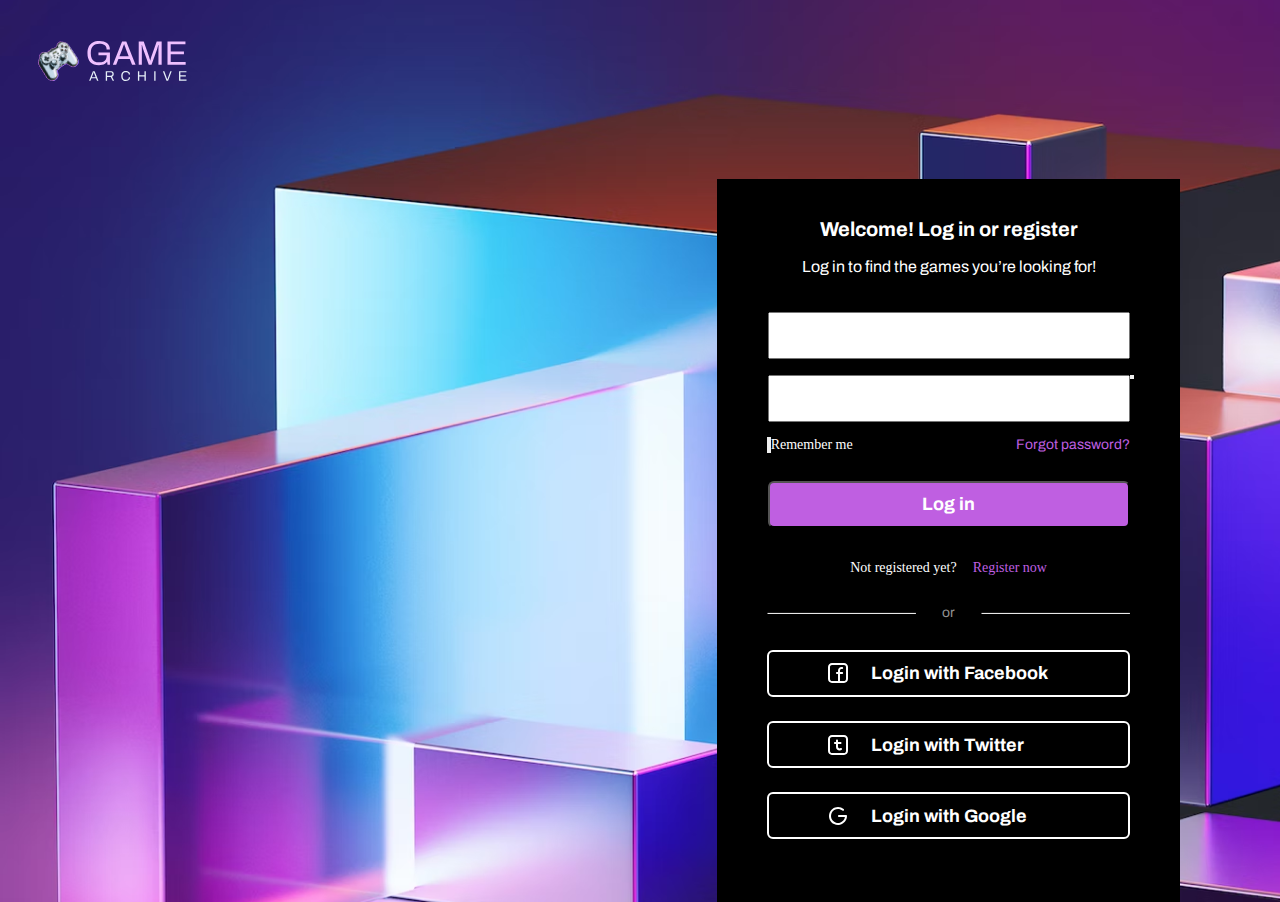
==== login.html @ 9f4e3ff2 "feat: login page unfinished added and main page started" ====
<!DOCTYPE html>
<html lang="en">

<head>
    <meta charset="UTF-8">
    <meta name="viewport" content="width=device-width, initial-scale=1.0">
    <title>Document</title>
    <link rel="preconnect" href="https://fonts.googleapis.com">
    <link rel="preconnect" href="https://fonts.gstatic.com" crossorigin>
    <link href="https://fonts.googleapis.com/css2?family=Archivo:wght@100;200;300;400;500;600;700;800;900&display=swap"
        rel="stylesheet">
    <link rel="stylesheet" href="styles.css">

</head>

<body class="login-page">
    <div class="login-header">
        <div class="login-logo-container">
            <img src="src/Logo.svg" alt="Game Archive logo">
        </div>
    </div>
    <div class="login-main">
        <form class="login-form" action="">
            <h1 class="login-welcome">Welcome! Log in or register</h1>
            <p class="login-welcome-subtext">Log in to find the games you’re looking for!</p>
            <input class="login-input email-input" type="text">
            <div>
                <input class="login-input password-input" type="password">
                <button class="password-visibility-btn"></button>
            </div>
            <div class="remember-section">
                <div class="remember-left">
                    <button></button>
                    <p class="remember-text">Remember me</p>
                </div>
                <a class="remember-link" href="#">Forgot password?</a>
            </div>
            <button class="login-btn">Log in</button>
            <div class="register-section">
                <p class="register-text">Not registered yet?</p>
                <a class="register-link" href="#">Register now</a>
            </div>
            <div class="linebreak">
                <svg width="149" height="2" viewBox="0 0 149 2" fill="none" xmlns="http://www.w3.org/2000/svg">
                    <path d="M1 1.4082H148.441" stroke="white" stroke-linecap="square" />
                </svg>
                <p class="linebreak-text">or</p>
                <svg width="149" height="2" viewBox="0 0 149 2" fill="none" xmlns="http://www.w3.org/2000/svg">
                    <path d="M1 1.4082H148.441" stroke="white" stroke-linecap="square" />
                </svg>
            </div>
            <button class="external-login-btn">
                <svg class="external-login-icon" width="24" height="24" viewBox="0 0 24 24" fill="none" xmlns="http://www.w3.org/2000/svg">
                    <path fill-rule="evenodd" clip-rule="evenodd"
                        d="M2 6C2 4.93913 2.42143 3.92172 3.17157 3.17157C3.92172 2.42143 4.93913 2 6 2H18C19.0609 2 20.0783 2.42143 20.8284 3.17157C21.5786 3.92172 22 4.93913 22 6V18C22 19.0609 21.5786 20.0783 20.8284 20.8284C20.0783 21.5786 19.0609 22 18 22H6C4.93913 22 3.92172 21.5786 3.17157 20.8284C2.42143 20.0783 2 19.0609 2 18V6ZM6 4C5.46957 4 4.96086 4.21071 4.58579 4.58579C4.21071 4.96086 4 5.46957 4 6V18C4 18.5304 4.21071 19.0391 4.58579 19.4142C4.96086 19.7893 5.46957 20 6 20H12V13H11C10.7348 13 10.4804 12.8946 10.2929 12.7071C10.1054 12.5196 10 12.2652 10 12C10 11.7348 10.1054 11.4804 10.2929 11.2929C10.4804 11.1054 10.7348 11 11 11H12V9.5C12 8.57174 12.3687 7.6815 13.0251 7.02513C13.6815 6.36875 14.5717 6 15.5 6H16.1C16.3652 6 16.6196 6.10536 16.8071 6.29289C16.9946 6.48043 17.1 6.73478 17.1 7C17.1 7.26522 16.9946 7.51957 16.8071 7.70711C16.6196 7.89464 16.3652 8 16.1 8H15.5C15.303 8 15.108 8.0388 14.926 8.11418C14.744 8.18956 14.5786 8.30005 14.4393 8.43934C14.3001 8.57863 14.1896 8.74399 14.1142 8.92597C14.0388 9.10796 14 9.30302 14 9.5V11H16.1C16.3652 11 16.6196 11.1054 16.8071 11.2929C16.9946 11.4804 17.1 11.7348 17.1 12C17.1 12.2652 16.9946 12.5196 16.8071 12.7071C16.6196 12.8946 16.3652 13 16.1 13H14V20H18C18.5304 20 19.0391 19.7893 19.4142 19.4142C19.7893 19.0391 20 18.5304 20 18V6C20 5.46957 19.7893 4.96086 19.4142 4.58579C19.0391 4.21071 18.5304 4 18 4H6Z"
                        fill="white" />
                </svg>
                <span class="external-login-text">Login with Facebook</span>
            </button>
            <button class="external-login-btn">
                <svg class="external-login-icon" width="24" height="24" viewBox="0 0 24 24" fill="none" xmlns="http://www.w3.org/2000/svg">
                    <path fill-rule="evenodd" clip-rule="evenodd"
                        d="M6 2C4.93913 2 3.92172 2.42143 3.17157 3.17157C2.42143 3.92172 2 4.93913 2 6V18C2 19.0609 2.42143 20.0783 3.17157 20.8284C3.92172 21.5786 4.93913 22 6 22H18C19.0609 22 20.0783 21.5786 20.8284 20.8284C21.5786 20.0783 22 19.0609 22 18V6C22 4.93913 21.5786 3.92172 20.8284 3.17157C20.0783 2.42143 19.0609 2 18 2H6ZM4 6C4 5.46957 4.21071 4.96086 4.58579 4.58579C4.96086 4.21071 5.46957 4 6 4H18C18.5304 4 19.0391 4.21071 19.4142 4.58579C19.7893 4.96086 20 5.46957 20 6V18C20 18.5304 19.7893 19.0391 19.4142 19.4142C19.0391 19.7893 18.5304 20 18 20H6C5.46957 20 4.96086 19.7893 4.58579 19.4142C4.21071 19.0391 4 18.5304 4 18V6ZM12 7.5C12 7.23478 11.8946 6.98043 11.7071 6.79289C11.5196 6.60536 11.2652 6.5 11 6.5C10.7348 6.5 10.4804 6.60536 10.2929 6.79289C10.1054 6.98043 10 7.23478 10 7.5V9H9C8.73478 9 8.48043 9.10536 8.29289 9.29289C8.10536 9.48043 8 9.73478 8 10C8 10.2652 8.10536 10.5196 8.29289 10.7071C8.48043 10.8946 8.73478 11 9 11H10V13.89C10 16.335 12.442 18.027 14.73 17.167L15.346 16.937C15.5944 16.8438 15.7955 16.6557 15.9053 16.4142C16.015 16.1726 16.0242 15.8974 15.931 15.649C15.8378 15.4006 15.6497 15.1995 15.4082 15.0897C15.1666 14.98 14.8914 14.9708 14.643 15.064L14.027 15.294C13.8002 15.3791 13.5562 15.408 13.3159 15.3783C13.0755 15.3486 12.8459 15.2611 12.6467 15.1233C12.4475 14.9855 12.2847 14.8015 12.172 14.5871C12.0594 14.3727 12.0004 14.1342 12 13.892V11H14.5C14.7652 11 15.0196 10.8946 15.2071 10.7071C15.3946 10.5196 15.5 10.2652 15.5 10C15.5 9.73478 15.3946 9.48043 15.2071 9.29289C15.0196 9.10536 14.7652 9 14.5 9H12V7.5Z"
                        fill="white" />
                </svg>
                <span class="external-login-text">Login with Twitter</span>
            </button>
            <button class="external-login-btn">
                <svg class="external-login-icon" width="24" height="24" viewBox="0 0 24 24" fill="none" xmlns="http://www.w3.org/2000/svg">
                    <path fill-rule="evenodd" clip-rule="evenodd"
                        d="M12 4.99995C10.6583 5.00029 9.34499 5.38622 8.2164 6.11177C7.08781 6.83731 6.19151 7.87192 5.63422 9.0924C5.07693 10.3129 4.88213 11.6678 5.07301 12.9958C5.26389 14.3239 5.83242 15.5691 6.71089 16.5832C7.58936 17.5973 8.74077 18.3376 10.028 18.7159C11.3153 19.0942 12.6841 19.0946 13.9716 18.7171C15.2591 18.3395 16.4109 17.5999 17.29 16.5863C18.1691 15.5728 18.7383 14.3279 18.93 12.9999H13C12.7348 12.9999 12.4804 12.8946 12.2929 12.7071C12.1054 12.5195 12 12.2652 12 11.9999C12 11.7347 12.1054 11.4804 12.2929 11.2928C12.4804 11.1053 12.7348 10.9999 13 10.9999H20C20.2652 10.9999 20.5196 11.1053 20.7071 11.2928C20.8947 11.4804 21 11.7347 21 11.9999C20.9998 14.0414 20.3056 16.022 19.0313 17.6169C17.7571 19.2118 15.9785 20.326 13.9875 20.7768C11.9964 21.2276 9.91133 20.9882 8.07436 20.0977C6.23738 19.2073 4.7577 17.7188 3.87817 15.8766C2.99864 14.0344 2.77154 11.9479 3.23412 9.95961C3.69671 7.9713 4.8215 6.19933 6.42389 4.93454C8.02627 3.66975 10.011 2.98729 12.0524 2.99918C14.0938 3.01106 16.0705 3.71659 17.658 4.99995C17.8642 5.16677 17.9957 5.40867 18.0236 5.67244C18.0514 5.93621 17.9733 6.20024 17.8065 6.40645C17.6397 6.61266 17.3978 6.74415 17.134 6.772C16.8702 6.79984 16.6062 6.72177 16.4 6.55495C15.1557 5.54622 13.6018 4.99706 12 4.99995Z"
                        fill="white" />
                </svg>
                <span class="external-login-text">Login with Google</span>
            </button>
        </form>
    </div>
</body>

</html>
---- styles.css ----
:root {

    --primary-color-light-violet: #BF5FE1;
    --primary-color-super-violet: #6A20B4;

    --secondary-color-cool-pink: #EFC0FF;
    --secondary-color-bright-purple: #875CFF;
    --secondary-color-deep-purple: #39067B;
    --secondary-color-coral-reef: #FB5F5F;
    --secondary-color-hey-honey: #FFDC22;

    --neutral-color-black: #151515;
    --neutral-color-dark-gray: #303030;
    --neutral-color-gray: #515151;
    --neutral-color-light-gray: #939393;
    --neutral-color-white: #FFF;

}

* {
    margin: 0px;
    padding: 0px;
    box-sizing: border-box;
    font-family: 'Archivo', sans-serif;
}

/*-------------------------------------------------- log in --------------------------------------------------*/

.login-page {
    display: flex;
    flex-direction: column;
    background: url("src/BG.png"), lightgray 0px -34.965px / 129.216% 138.04% no-repeat;
}

.login-header {
    display: flex;
    padding: 1.55rem 1.37rem;
}

.login-main {
    display: flex;
    flex-direction: row-reverse;
}

.login-form {
    display: flex;
    flex-direction: column;
    align-items: center;
    justify-content: center;
    background-color: black;
    padding: 2.45rem 3.1rem;
    margin-right: 6.25rem;
    margin-top: 3.7rem;
    flex-shrink: 0;
}

.login-welcome {
    color: #FFF;
    text-align: center;
    font-size: 1.25rem;
    font-family: Archivo;
    font-style: normal;
    font-weight: 700;
    line-height: normal;
    margin-bottom: 1.1rem;
}

.login-welcome-subtext {
    color: #FFF;
    text-align: center;
    font-size: 1rem;
    font-family: Archivo;
    font-style: normal;
    font-weight: 400;
    line-height: normal;
    margin-bottom: 2.35rem;
}

.login-input {
    width: 22.625rem;
    height: 2.9375rem;
    flex-shrink: 0;
}

.email-input {
    margin-bottom: 1rem;
}

.password-input {
    position: relative;
}

.password-visibility-btn {
    position: absolute;
}

.remember-section {
    margin-top: 0.9rem;
    display: flex;
    flex-direction: row;
    justify-content: space-between;
    align-items: center;
    width: 100%;
}

.remember-left {
    display: flex;
    text-align: center;
}

.remember-text {
    color: var(--neutral-color-white);
    font-size: 0.875rem;
    font-family: Open Sans;
    font-style: normal;
    font-weight: 400;
    line-height: normal;
}

.remember-link {
    color: var(--primary-color-light-violet);
    font-size: 0.875rem;
    font-family: Archivo;
    font-style: normal;
    font-weight: 400;
    line-height: normal;
    text-decoration: none;
}

.login-btn {
    width: 22.625rem;
    height: 2.9375rem;
    flex-shrink: 0;
    border-radius: 0.375rem;
    background: var(--primary-color-light-violet);
    color: var(--neutral-color-white);
    text-align: center;
    font-size: 1.125rem;
    font-family: Archivo;
    font-style: normal;
    font-weight: 700;
    line-height: normal;
    margin-top: 1.75rem;
}

.register-section {
    display: flex;
    justify-content: center;
    align-items: center;
    margin-top: 2rem;
    gap: 1rem;
}

.register-text {
    color: #FFF;
    text-align: right;
    font-size: 0.875rem;
    font-family: Open Sans;
    font-style: normal;
    font-weight: 400;
    line-height: normal;
}

.register-link {
    color: var(--primary-color-light-violet);
    text-align: right;
    font-size: 0.875rem;
    font-family: Open Sans;
    font-style: normal;
    font-weight: 400;
    line-height: normal;
    text-decoration: none;
}

.linebreak {
    display: flex;
    justify-content: center;
    align-items: center;
    margin-top: 1.85rem;
    width: 100%;
    margin-right: 0;
    margin-bottom: 1.85rem;
}

.linebreak-text {
    color: var(--neutral-color-light-gray);
    text-align: center;
    font-size: 0.875rem;
    font-family: Archivo;
    font-style: normal;
    font-weight: 400;
    line-height: normal;
    padding: 0 1.65rem;
}

.external-login-btn {
    display: flex;
    flex-direction: row;
    align-items: center;
    gap: 1.3rem;
    border-radius: 0.375rem;
    border: 2px solid #FFF;
    padding: 0.6rem;
    margin-bottom: 1.5rem;
    background-color: inherit;
    width: 100%;
}

.external-login-icon {
    display: block;
    margin-left: 3rem;
}

.external-login-text {
    display: block;
    color: var(--neutral-color-white);
    font-size: 1.125rem;
    font-family: Archivo;
    font-style: normal;
    font-weight: 700;
    line-height: normal;
}

/*-------------------------------------------------- main --------------------------------------------------*/

.main-page {
    display: flex;
    flex-direction: column;
}

.main-header {
    background-color: #1B1B1B;
    display: flex;
    flex-direction: row;
    justify-content: space-between;
    align-items: center;
    padding: 0 1.3rem;
    padding-top: 0.24rem;
    padding-bottom: 0.3rem;
}

.searchbox {
    width: 22.625rem;
    height: 2.9375rem;
    flex-shrink: 0;
    margin-right: 2.5rem;
    border-radius: 0.25rem;
    background: #FFF;
}

.logout-section {
    display: flex;
    flex-direction: row;
    justify-content: center;
    align-items: center;
    padding-right: 1.2rem;
    gap: 1.05rem;
}

.logout-anchor {
    color: var(--neutral-color-white);
    font-size: 1rem;
    font-family: Archivo;
    font-style: normal;
    font-weight: 400;
    line-height: 130%;
    text-decoration: none;
    margin-top: 0.2rem;
}

.logout-img {
    width: 3rem;
    height: 3rem;
}

.title-header {
    display: flex;
    flex-direction: row;
    justify-content: space-between;
    align-items: center;
    background: var(--neutral-color-black);
    padding: 2.15rem 2.5rem;
}

.trending-title {
    color: var(--neutral-color-white);
    font-size: 3rem;
    font-family: Archivo;
    font-style: normal;
    font-weight: 800;
    line-height: normal;
}

.trending-text {
    color: var(--neutral-color-light-gray);
    font-size: 1.125rem;
    font-family: Archivo;
    font-style: normal;
    font-weight: 400;
    line-height: normal;
}

.sort-btn {
    border: none;
    background: none;
    cursor: pointer;
}

.sort-btn:hover>svg {
    transform: scale(1.1);
}

.sort-btn:focus {
    outline: 2px dashed #17171D;
}

.main {
    display: grid;
    grid-template-columns: 1fr 5fr;
}

.sidebar {
    display: flex;
    flex-direction: column;
    background-color: var(--neutral-color-black);
    padding: 1rem 2.5rem;
    gap: 1.2rem;
}

.sidebar-link {
    color: var(--neutral-color-white);
    font-size: 1.25rem;
    font-family: Archivo;
    font-style: normal;
    font-weight: 700;
    line-height: normal;
    text-decoration: none;
}

.home-link {
    color: var(--primary-color-light-violet);
}

.release-section {
    display: flex;
    flex-direction: column;
    justify-content: center;
}

.release-link {
    color: var(--neutral-color-white);
    font-size: 1.125rem;
    font-family: Archivo;
    font-style: normal;
    font-weight: 400;
    line-height: normal;
    text-decoration: none;
}
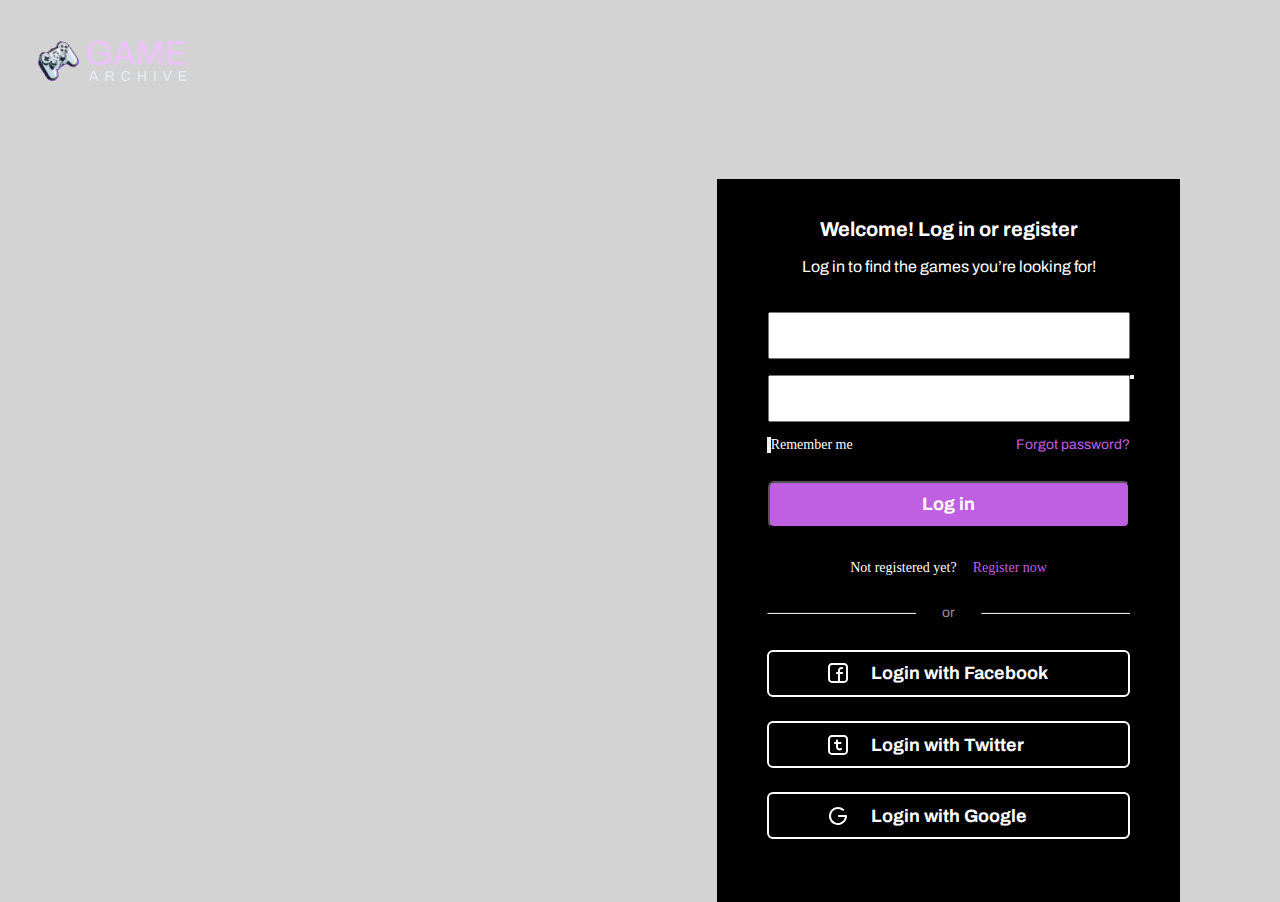
==== commit 5eb765fa: "commit" ====
--- a/login.html
+++ b/login.html
@@ -9,7 +9,7 @@
     <link rel="preconnect" href="https://fonts.gstatic.com" crossorigin>
     <link href="https://fonts.googleapis.com/css2?family=Archivo:wght@100;200;300;400;500;600;700;800;900&display=swap"
         rel="stylesheet">
-    <link rel="stylesheet" href="styles.css">
+    <link rel="stylesheet" href="css/styles.css">
 
 </head>
 
--- a/css/styles.css
+++ b/css/styles.css
@@ -0,0 +1,740 @@
+:root {
+
+    --primary-color-light-violet: #BF5FE1;
+    --primary-color-super-violet: #6A20B4;
+
+    --secondary-color-cool-pink: #EFC0FF;
+    --secondary-color-bright-purple: #875CFF;
+    --secondary-color-deep-purple: #39067B;
+    --secondary-color-coral-reef: #FB5F5F;
+    --secondary-color-hey-honey: #FFDC22;
+
+    --neutral-color-black: #151515;
+    --neutral-color-dark-gray: #303030;
+    --neutral-color-gray: #515151;
+    --neutral-color-light-gray: #939393;
+    --neutral-color-white: #FFF;
+
+}
+
+* {
+    margin: 0px;
+    padding: 0px;
+    box-sizing: border-box;
+    font-family: 'Archivo', sans-serif;
+}
+
+/*-------------------------------------------------- log in --------------------------------------------------*/
+
+.login-page {
+    display: flex;
+    flex-direction: column;
+    background: url("src/BG.png"), lightgray 0px -34.965px / 129.216% 138.04% no-repeat;
+}
+
+.login-header {
+    display: flex;
+    padding: 1.55rem 1.37rem;
+}
+
+.login-main {
+    display: flex;
+    flex-direction: row-reverse;
+}
+
+.login-form {
+    display: flex;
+    flex-direction: column;
+    align-items: center;
+    justify-content: center;
+    background-color: black;
+    padding: 2.45rem 3.1rem;
+    margin-right: 6.25rem;
+    margin-top: 3.7rem;
+    flex-shrink: 0;
+}
+
+.login-welcome {
+    color: #FFF;
+    text-align: center;
+    font-size: 1.25rem;
+    font-family: Archivo;
+    font-style: normal;
+    font-weight: 700;
+    line-height: normal;
+    margin-bottom: 1.1rem;
+}
+
+.login-welcome-subtext {
+    color: #FFF;
+    text-align: center;
+    font-size: 1rem;
+    font-family: Archivo;
+    font-style: normal;
+    font-weight: 400;
+    line-height: normal;
+    margin-bottom: 2.35rem;
+}
+
+.login-input {
+    width: 22.625rem;
+    height: 2.9375rem;
+    flex-shrink: 0;
+}
+
+.email-input {
+    margin-bottom: 1rem;
+}
+
+.password-input {
+    position: relative;
+}
+
+.password-visibility-btn {
+    position: absolute;
+}
+
+.remember-section {
+    margin-top: 0.9rem;
+    display: flex;
+    flex-direction: row;
+    justify-content: space-between;
+    align-items: center;
+    width: 100%;
+}
+
+.remember-left {
+    display: flex;
+    text-align: center;
+}
+
+.remember-text {
+    color: var(--neutral-color-white);
+    font-size: 0.875rem;
+    font-family: Open Sans;
+    font-style: normal;
+    font-weight: 400;
+    line-height: normal;
+}
+
+.remember-link {
+    color: var(--primary-color-light-violet);
+    font-size: 0.875rem;
+    font-family: Archivo;
+    font-style: normal;
+    font-weight: 400;
+    line-height: normal;
+    text-decoration: none;
+}
+
+.login-btn {
+    width: 22.625rem;
+    height: 2.9375rem;
+    flex-shrink: 0;
+    border-radius: 0.375rem;
+    background: var(--primary-color-light-violet);
+    color: var(--neutral-color-white);
+    text-align: center;
+    font-size: 1.125rem;
+    font-family: Archivo;
+    font-style: normal;
+    font-weight: 700;
+    line-height: normal;
+    margin-top: 1.75rem;
+}
+
+.register-section {
+    display: flex;
+    justify-content: center;
+    align-items: center;
+    margin-top: 2rem;
+    gap: 1rem;
+}
+
+.register-text {
+    color: #FFF;
+    text-align: right;
+    font-size: 0.875rem;
+    font-family: Open Sans;
+    font-style: normal;
+    font-weight: 400;
+    line-height: normal;
+}
+
+.register-link {
+    color: var(--primary-color-light-violet);
+    text-align: right;
+    font-size: 0.875rem;
+    font-family: Open Sans;
+    font-style: normal;
+    font-weight: 400;
+    line-height: normal;
+    text-decoration: none;
+}
+
+.linebreak {
+    display: flex;
+    justify-content: center;
+    align-items: center;
+    margin-top: 1.85rem;
+    width: 100%;
+    margin-right: 0;
+    margin-bottom: 1.85rem;
+}
+
+.linebreak-text {
+    color: var(--neutral-color-light-gray);
+    text-align: center;
+    font-size: 0.875rem;
+    font-family: Archivo;
+    font-style: normal;
+    font-weight: 400;
+    line-height: normal;
+    padding: 0 1.65rem;
+}
+
+.external-login-btn {
+    display: flex;
+    flex-direction: row;
+    align-items: center;
+    gap: 1.3rem;
+    border-radius: 0.375rem;
+    border: 2px solid #FFF;
+    padding: 0.6rem;
+    margin-bottom: 1.5rem;
+    background-color: inherit;
+    width: 100%;
+}
+
+.external-login-icon {
+    display: block;
+    margin-left: 3rem;
+}
+
+.external-login-text {
+    display: block;
+    color: var(--neutral-color-white);
+    font-size: 1.125rem;
+    font-family: Archivo;
+    font-style: normal;
+    font-weight: 700;
+    line-height: normal;
+}
+
+/*-------------------------------------------------- main --------------------------------------------------*/
+
+.main-page {
+    display: flex;
+    flex-direction: column;
+}
+
+.main-header {
+    background-color: #1B1B1B;
+    display: flex;
+    flex-direction: row;
+    justify-content: space-between;
+    align-items: center;
+    padding: 0 1.3rem;
+    padding-top: 0.22rem;
+    padding-bottom: 0.35rem;
+}
+
+.searchbox {
+    width: 22.625rem;
+    height: 2.9375rem;
+    flex-shrink: 0;
+    margin-right: 2.5rem;
+    border-radius: 0.25rem;
+    background: #FFF;
+}
+
+.logout-section {
+    display: flex;
+    flex-direction: row;
+    justify-content: center;
+    align-items: center;
+    padding-right: 0.2rem;
+    gap: 1.05rem;
+}
+
+.logout-anchor {
+    color: var(--neutral-color-white);
+    font-size: 1rem;
+    font-family: Archivo;
+    font-style: normal;
+    font-weight: 400;
+    line-height: 130%;
+    text-decoration: none;
+    margin-top: 0.2rem;
+}
+
+.logout-img {
+    width: 3rem;
+    height: 3rem;
+}
+
+.title-header {
+    display: flex;
+    flex-direction: row;
+    justify-content: space-between;
+    align-items: center;
+    background: var(--neutral-color-black);
+    padding-left: 2.5rem;
+    padding-right: 1.55rem;
+    padding-top: 1.5rem;
+    padding-bottom: 0.4rem;
+}
+
+.title-section {
+    padding-bottom: 1.2rem;
+}
+
+.trending-title {
+    color: var(--neutral-color-white);
+    font-size: 3rem;
+    font-family: Archivo;
+    font-style: normal;
+    font-weight: 800;
+    line-height: 1.1;
+}
+
+.trending-text {
+    color: var(--neutral-color-light-gray);
+    font-size: 1.125rem;
+    font-family: Archivo;
+    font-style: normal;
+    font-weight: 400;
+    line-height: normal;
+}
+
+.sort-section {
+    display: flex;
+    flex-direction: column;
+}
+
+.theme-section {
+    display: flex;
+    flex-direction: row;
+    align-items: center;
+    justify-content: center;
+    gap: 0.81rem;
+    margin-top: 1.2rem;
+}
+
+.theme-text {
+    color: #FFF;
+    text-align: right;
+    font-size: 0.9375rem;
+    font-style: normal;
+    font-weight: 400;
+    line-height: normal;
+}
+
+/* The switch - the box around the slider */
+.toggle {
+    --width: 2.75rem;
+    --height: 1.375rem;
+
+    position: relative;
+    display: inline-block;
+    width: var(--width);
+    height: var(--height);
+    box-shadow: 0px 1px 3px rgba(0, 0, 0, 0.3);
+    border-radius: var(--height);
+    cursor: pointer;
+}
+
+.toggle input {
+    display: none;
+}
+
+.toggle .slider {
+    position: absolute;
+    top: 0;
+    left: 0;
+    width: 100%;
+    height: 100%;
+    border-radius: var(--height);
+    background-color: #ccc;
+    transition: all 0.4s ease-in-out;
+}
+
+.toggle .slider::before {
+    content: '';
+    position: absolute;
+    top: 0;
+    left: 0;
+    width: calc(var(--height));
+    height: calc(var(--height));
+    border-radius: calc(var(--height) / 2);
+    background-color: #fff;
+    box-shadow: 0px 1px 3px rgba(0, 0, 0, 0.3);
+    transition: all 0.4s ease-in-out;
+}
+
+.toggle input:checked+.slider {
+    background-color: #5F81FB;
+}
+
+.toggle input:checked+.slider::before {
+    transform: translateX(calc(var(--width) - var(--height)));
+}
+
+.toggle .labels {
+    position: absolute;
+    top: 8px;
+    left: 0;
+    width: 100%;
+    height: 100%;
+    font-size: 12px;
+    font-family: sans-serif;
+    transition: all 0.4s ease-in-out;
+}
+
+.toggle .labels::after {
+    content: attr(data-off);
+    font-size: 8px;
+    position: absolute;
+    right: 5px;
+    color: #4d4d4d;
+    opacity: 1;
+    text-shadow: 1px 1px 2px rgba(0, 0, 0, 0.4);
+    transition: all 0.4s ease-in-out;
+}
+
+.toggle .labels::before {
+    content: attr(data-on);
+    font-size: 8px;
+    position: absolute;
+    left: 5px;
+    color: #ffffff;
+    opacity: 0;
+    text-shadow: 1px 1px 2px rgba(255, 255, 255, 0.4);
+    transition: all 0.4s ease-in-out;
+}
+
+.toggle input:checked~.labels::after {
+    opacity: 0;
+}
+
+.toggle input:checked~.labels::before {
+    opacity: 1;
+}
+
+/* The switch - the box around the slider */
+
+.sort-button-container {
+    display: flex;
+    flex-direction: row;
+    justify-content: flex-end;
+    gap: 1.5rem;
+    padding-top: 1.7rem;
+}
+
+.sort-btn {
+    border: none;
+    background: none;
+    cursor: pointer;
+}
+
+.sort-btn:hover>svg {
+    transform: scale(1.1);
+}
+
+.sort-btn:focus {
+    outline: 2px dashed #17171D;
+}
+
+.main {
+    display: grid;
+    grid-template-columns: 1fr 5fr;
+}
+
+.sidebar {
+    display: flex;
+    flex-direction: column;
+    background-color: var(--neutral-color-black);
+    padding: 0.9rem 2.5rem;
+    gap: 1.19rem;
+    height: 100vh;
+}
+
+.sidebar-link {
+    color: var(--neutral-color-white);
+    font-size: 1.25rem;
+    font-family: Archivo;
+    font-style: normal;
+    font-weight: 700;
+    line-height: normal;
+    text-decoration: none;
+}
+
+.home-link {
+    color: var(--primary-color-light-violet);
+}
+
+.release-section,
+.popular-section {
+    display: flex;
+    flex-direction: column;
+    justify-content: center;
+}
+
+.release-section {
+    margin-top: 1.45rem;
+    gap: 1.06rem;
+    margin-bottom: 2.25rem;
+}
+
+.sidebar-icon {
+    margin-right: 0.5rem;
+}
+
+.sidebar-sub-link {
+    display: flex;
+    align-items: center;
+}
+
+.release-link,
+.popular-link {
+    color: var(--neutral-color-white);
+    font-size: 1.125rem;
+    font-family: Archivo;
+    font-style: normal;
+    font-weight: 400;
+    line-height: normal;
+    text-decoration: none;
+}
+
+.popular-section {
+    margin-top: 0.4rem;
+    gap: 1.05rem;
+}
+
+.card-container {
+    display: flex;
+    flex-wrap: wrap;
+    padding-left: 1.6rem;
+    padding-top: 0.9rem;
+    background-color: #151515;
+    gap: 1.5rem;
+    overflow: hidden;
+}
+
+.card {
+    display: grid;
+    grid-template-rows: 57% 43%;
+    border-radius: 0.75rem;
+    background: #303030;
+    flex: 0 0 31.2%;
+    height: 19.625rem;
+}
+
+.card-img-container {
+    border-top-left-radius: 0.75rem;
+    border-top-right-radius: 0.75rem;
+}
+
+.card-information {
+    display: flex;
+    flex-direction: column;
+    min-width: 0;
+}
+
+.card-title {
+    display: flex;
+    justify-content: space-between;
+    padding: 1rem;
+}
+
+.game-title {
+    color: #FFF;
+    font-family: Archivo;
+    font-size: 1.5rem;
+    font-style: normal;
+    font-weight: 700;
+    line-height: normal;
+}
+
+.game-ranking {
+    color: var(--light-violet, #BF5FE1);
+    text-align: right;
+    font-family: exo;
+    font-size: 1.125rem;
+    font-style: normal;
+    font-weight: 700;
+    line-height: normal;
+}
+
+.card-information-release {
+    display: grid;
+    grid-template-columns: 1fr 1fr 1fr;
+    padding: 0.75rem;
+}
+
+.game-release {
+    color: #939393;
+    font-family: Archivo;
+    font-size: 0.875rem;
+    font-style: normal;
+    font-weight: 500;
+    line-height: normal;
+    margin-left: 0.25rem;
+}
+
+.game-release-date {
+    color: #FFF;
+    font-family: Archivo;
+    font-size: 0.875rem;
+    font-style: normal;
+    font-weight: 400;
+    line-height: normal;
+}
+
+.card-information-genres {
+    display: grid;
+    grid-template-columns: 1fr 2fr;
+    padding: 0.75rem;
+    padding-top: 1px;
+
+}
+
+.game-genres {
+    color: #939393;
+    font-family: Archivo;
+    font-size: 0.875rem;
+    font-style: normal;
+    font-weight: 500;
+    line-height: normal;
+    text-align: left;
+    margin-left: 0.25rem;
+}
+
+.game-genres-container {
+    color: #FFF;
+    font-family: Archivo;
+    font-size: 0.875rem;
+    font-style: normal;
+    font-weight: 400;
+    line-height: normal;
+}
+
+.skeleton {
+    animation: skeleton-loading 1s linear infinite alternate;
+    border-radius: 0.75rem;
+    opacity: 0.5;
+    background: linear-gradient(270deg, rgba(219, 219, 219, 0.05) 0%, #DBDBDB 50%);
+}
+
+@keyframes skeleton-loading {
+    0% {
+        background-color: rgba(219, 219, 219, 0.9);
+    }
+
+    100% {
+        background-color: rgba(219, 219, 219, 0.05);
+    }
+}
+
+.skeleton-title,
+.skeleton-text {
+    width: 100%;
+    border-radius: 1.875rem;
+    background: white;
+    opacity: 1;
+
+}
+
+.skeleton-title {
+    height: 1.25rem;
+}
+
+.skeleton-text {
+    height: 0.9rem;
+
+    padding-left: 0rem;
+    gap: 0rem;
+}
+
+.card-information-genres.skeleton-genre-div {
+
+    padding-left: 0;
+    gap: 0;
+    margin: 0 1rem;
+    display: grid;
+    grid-template-columns: 1fr 2fr;
+}
+
+.skeleton-circle {
+    width: 1.25rem;
+    height: 1rem;
+    border-radius: 1.40625rem;
+    background: white;
+    opacity: 1;
+}
+
+.ellipsis {
+    text-overflow: ellipsis;
+    white-space: nowrap;
+    overflow: hidden;
+}
+
+.genres-hoverable {
+    position: relative;
+    display: inline-block;
+}
+
+.genres-hoverable .genres-tooltip {
+    visibility: hidden;
+    width: max-content;
+    background-color: #1B1B1B;
+    color: #fff;
+    text-align: center;
+    border-radius: 6px;
+    padding: 0.625rem;
+    position: absolute;
+    z-index: 1;
+    top: 135%;
+    left: 20%;
+    margin-left: -60px;
+    opacity: 0;
+    transition: opacity 0.3s;
+}
+
+.genres-hoverable .genres-tooltip::after {
+    content: "";
+    position: absolute;
+    top: 100%;
+    left: 20%;
+    margin-left: -5px;
+}
+
+.genres-hoverable:hover .genres-tooltip {
+    visibility: visible;
+    opacity: 1;
+}
+
+.genres-tooltip {
+    width: 150rem;
+    display: flex;
+    flex-direction: row;
+    justify-content: flex-start;
+    align-items: center;
+    gap: 0.625rem;
+    border-radius: 0.75rem;
+    background: #1B1B1B;
+    box-shadow: 0px 4px 10px 0px rgba(0, 0, 0, 0.25);
+}
+
+.genre-hover-text {
+    color: #FFF;
+    text-align: center;
+    font-family: Archivo;
+    font-size: 0.875rem;
+    font-style: normal;
+    font-weight: 500;
+    line-height: normal;
+    border-radius: 6.25rem;
+    background: #BF5FE1;
+    padding: 0.28125rem 0.625rem;
+}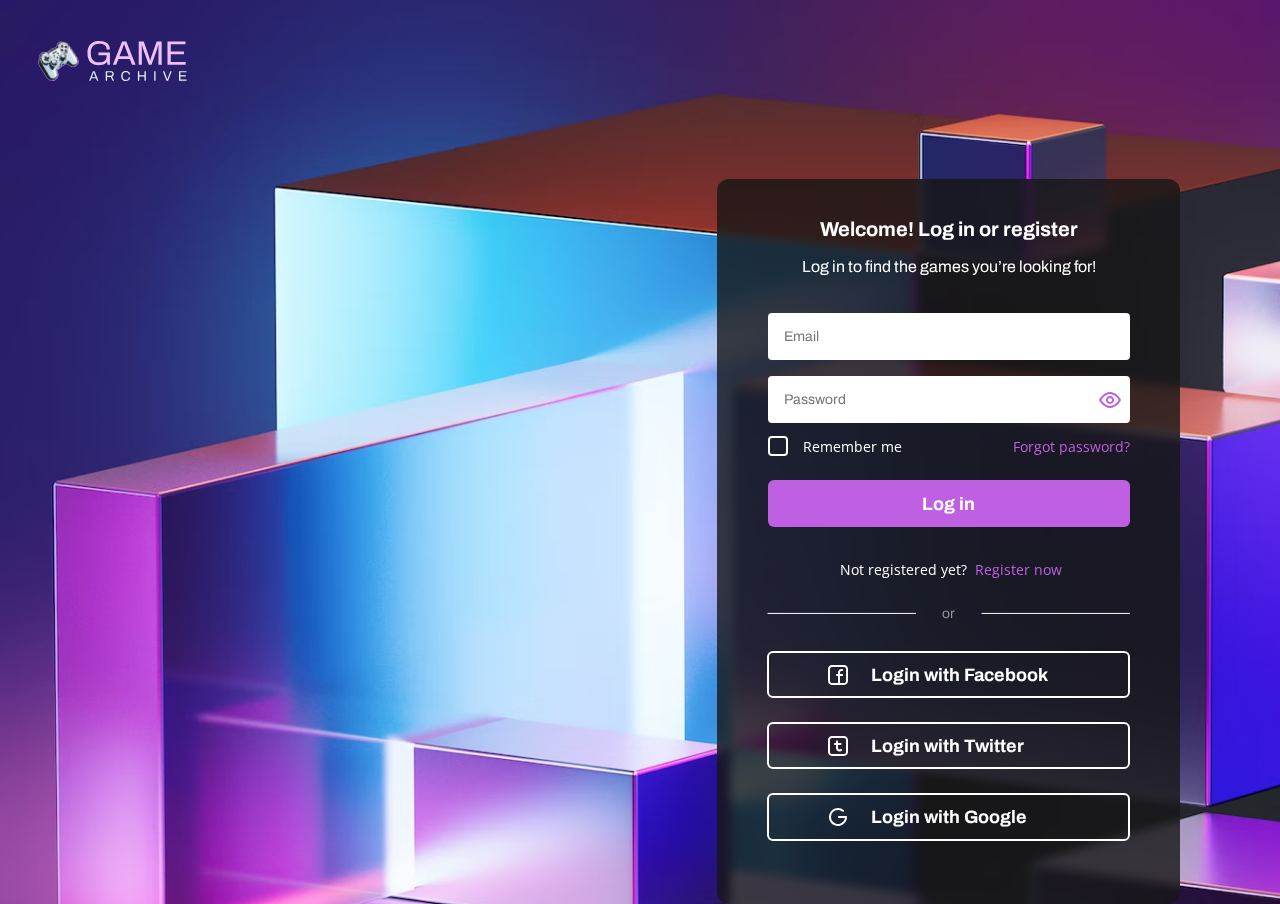
==== commit 11772789: "refactor: changes made in login desktop view" ====
--- a/login.html
+++ b/login.html
@@ -7,9 +7,10 @@
     <title>Document</title>
     <link rel="preconnect" href="https://fonts.googleapis.com">
     <link rel="preconnect" href="https://fonts.gstatic.com" crossorigin>
-    <link href="https://fonts.googleapis.com/css2?family=Archivo:wght@100;200;300;400;500;600;700;800;900&display=swap"
+    <link
+        href="https://fonts.googleapis.com/css2?family=Archivo:wght@100;200;300;400;500;600;700;800;900&family=Exo:wght@100;200;300;400;500;600;700;800;900&family=Open+Sans:wght@300;400;500;600;700;800&display=swap"
         rel="stylesheet">
-    <link rel="stylesheet" href="css/styles.css">
+    <link rel="stylesheet" href="css/login.css">
 
 </head>
 
@@ -23,14 +24,23 @@
         <form class="login-form" action="">
             <h1 class="login-welcome">Welcome! Log in or register</h1>
             <p class="login-welcome-subtext">Log in to find the games you’re looking for!</p>
-            <input class="login-input email-input" type="text">
-            <div>
-                <input class="login-input password-input" type="password">
-                <button class="password-visibility-btn"></button>
+            <input class="login-input email-input" type="text" placeholder="Email">
+            <div class="password-input-container">
+                <input class="login-input password-input" type="password" placeholder="Password">
+                <button class="password-visibility-btn">
+                    <svg width="24" height="24" viewBox="0 0 24 24" fill="none" xmlns="http://www.w3.org/2000/svg">
+                        <path fill-rule="evenodd" clip-rule="evenodd"
+                            d="M6.30081 15.577C4.77781 14.268 3.69081 12.773 3.17981 12C3.68981 11.227 4.77781 9.732 6.30081 8.423C7.87381 7.072 9.81581 6 11.9998 6C14.1838 6 16.1258 7.072 17.6988 8.423C19.2218 9.732 20.3088 11.227 20.8198 12C20.3098 12.773 19.2218 14.268 17.6988 15.577C16.1258 16.928 14.1838 18 11.9998 18C9.81581 18 7.87381 16.928 6.30081 15.577ZM11.9998 4C9.14781 4 6.75681 5.395 4.99781 6.906C3.23281 8.423 2.00781 10.138 1.46381 10.97C1.26284 11.2759 1.15576 11.634 1.15576 12C1.15576 12.366 1.26284 12.7241 1.46381 13.03C2.00781 13.862 3.23281 15.577 4.99781 17.094C6.75781 18.605 9.14781 20 11.9998 20C14.8518 20 17.2428 18.605 19.0018 17.094C20.7668 15.577 21.9918 13.862 22.5358 13.03C22.9468 12.402 22.9468 11.599 22.5358 10.97C21.9918 10.138 20.7668 8.423 19.0018 6.906C17.2418 5.395 14.8518 4 11.9998 4ZM9.99981 12C9.99981 11.4696 10.2105 10.9609 10.5856 10.5858C10.9607 10.2107 11.4694 10 11.9998 10C12.5302 10 13.0389 10.2107 13.414 10.5858C13.7891 10.9609 13.9998 11.4696 13.9998 12C13.9998 12.5304 13.7891 13.0391 13.414 13.4142C13.0389 13.7893 12.5302 14 11.9998 14C11.4694 14 10.9607 13.7893 10.5856 13.4142C10.2105 13.0391 9.99981 12.5304 9.99981 12ZM11.9998 8C10.9389 8 9.92153 8.42143 9.17138 9.17157C8.42124 9.92172 7.99981 10.9391 7.99981 12C7.99981 13.0609 8.42124 14.0783 9.17138 14.8284C9.92153 15.5786 10.9389 16 11.9998 16C13.0607 16 14.0781 15.5786 14.8282 14.8284C15.5784 14.0783 15.9998 13.0609 15.9998 12C15.9998 10.9391 15.5784 9.92172 14.8282 9.17157C14.0781 8.42143 13.0607 8 11.9998 8Z"
+                            fill="#BF5FE1" />
+                    </svg>
+                </button>
             </div>
             <div class="remember-section">
                 <div class="remember-left">
-                    <button></button>
+                    <label class="checkbox-container">
+                        <input type="checkbox">
+                        <span class="checkmark"></span>
+                    </label>
                     <p class="remember-text">Remember me</p>
                 </div>
                 <a class="remember-link" href="#">Forgot password?</a>
@@ -50,7 +60,8 @@
                 </svg>
             </div>
             <button class="external-login-btn">
-                <svg class="external-login-icon" width="24" height="24" viewBox="0 0 24 24" fill="none" xmlns="http://www.w3.org/2000/svg">
+                <svg class="external-login-icon" width="24" height="24" viewBox="0 0 24 24" fill="none"
+                    xmlns="http://www.w3.org/2000/svg">
                     <path fill-rule="evenodd" clip-rule="evenodd"
                         d="M2 6C2 4.93913 2.42143 3.92172 3.17157 3.17157C3.92172 2.42143 4.93913 2 6 2H18C19.0609 2 20.0783 2.42143 20.8284 3.17157C21.5786 3.92172 22 4.93913 22 6V18C22 19.0609 21.5786 20.0783 20.8284 20.8284C20.0783 21.5786 19.0609 22 18 22H6C4.93913 22 3.92172 21.5786 3.17157 20.8284C2.42143 20.0783 2 19.0609 2 18V6ZM6 4C5.46957 4 4.96086 4.21071 4.58579 4.58579C4.21071 4.96086 4 5.46957 4 6V18C4 18.5304 4.21071 19.0391 4.58579 19.4142C4.96086 19.7893 5.46957 20 6 20H12V13H11C10.7348 13 10.4804 12.8946 10.2929 12.7071C10.1054 12.5196 10 12.2652 10 12C10 11.7348 10.1054 11.4804 10.2929 11.2929C10.4804 11.1054 10.7348 11 11 11H12V9.5C12 8.57174 12.3687 7.6815 13.0251 7.02513C13.6815 6.36875 14.5717 6 15.5 6H16.1C16.3652 6 16.6196 6.10536 16.8071 6.29289C16.9946 6.48043 17.1 6.73478 17.1 7C17.1 7.26522 16.9946 7.51957 16.8071 7.70711C16.6196 7.89464 16.3652 8 16.1 8H15.5C15.303 8 15.108 8.0388 14.926 8.11418C14.744 8.18956 14.5786 8.30005 14.4393 8.43934C14.3001 8.57863 14.1896 8.74399 14.1142 8.92597C14.0388 9.10796 14 9.30302 14 9.5V11H16.1C16.3652 11 16.6196 11.1054 16.8071 11.2929C16.9946 11.4804 17.1 11.7348 17.1 12C17.1 12.2652 16.9946 12.5196 16.8071 12.7071C16.6196 12.8946 16.3652 13 16.1 13H14V20H18C18.5304 20 19.0391 19.7893 19.4142 19.4142C19.7893 19.0391 20 18.5304 20 18V6C20 5.46957 19.7893 4.96086 19.4142 4.58579C19.0391 4.21071 18.5304 4 18 4H6Z"
                         fill="white" />
@@ -58,7 +69,8 @@
                 <span class="external-login-text">Login with Facebook</span>
             </button>
             <button class="external-login-btn">
-                <svg class="external-login-icon" width="24" height="24" viewBox="0 0 24 24" fill="none" xmlns="http://www.w3.org/2000/svg">
+                <svg class="external-login-icon" width="24" height="24" viewBox="0 0 24 24" fill="none"
+                    xmlns="http://www.w3.org/2000/svg">
                     <path fill-rule="evenodd" clip-rule="evenodd"
                         d="M6 2C4.93913 2 3.92172 2.42143 3.17157 3.17157C2.42143 3.92172 2 4.93913 2 6V18C2 19.0609 2.42143 20.0783 3.17157 20.8284C3.92172 21.5786 4.93913 22 6 22H18C19.0609 22 20.0783 21.5786 20.8284 20.8284C21.5786 20.0783 22 19.0609 22 18V6C22 4.93913 21.5786 3.92172 20.8284 3.17157C20.0783 2.42143 19.0609 2 18 2H6ZM4 6C4 5.46957 4.21071 4.96086 4.58579 4.58579C4.96086 4.21071 5.46957 4 6 4H18C18.5304 4 19.0391 4.21071 19.4142 4.58579C19.7893 4.96086 20 5.46957 20 6V18C20 18.5304 19.7893 19.0391 19.4142 19.4142C19.0391 19.7893 18.5304 20 18 20H6C5.46957 20 4.96086 19.7893 4.58579 19.4142C4.21071 19.0391 4 18.5304 4 18V6ZM12 7.5C12 7.23478 11.8946 6.98043 11.7071 6.79289C11.5196 6.60536 11.2652 6.5 11 6.5C10.7348 6.5 10.4804 6.60536 10.2929 6.79289C10.1054 6.98043 10 7.23478 10 7.5V9H9C8.73478 9 8.48043 9.10536 8.29289 9.29289C8.10536 9.48043 8 9.73478 8 10C8 10.2652 8.10536 10.5196 8.29289 10.7071C8.48043 10.8946 8.73478 11 9 11H10V13.89C10 16.335 12.442 18.027 14.73 17.167L15.346 16.937C15.5944 16.8438 15.7955 16.6557 15.9053 16.4142C16.015 16.1726 16.0242 15.8974 15.931 15.649C15.8378 15.4006 15.6497 15.1995 15.4082 15.0897C15.1666 14.98 14.8914 14.9708 14.643 15.064L14.027 15.294C13.8002 15.3791 13.5562 15.408 13.3159 15.3783C13.0755 15.3486 12.8459 15.2611 12.6467 15.1233C12.4475 14.9855 12.2847 14.8015 12.172 14.5871C12.0594 14.3727 12.0004 14.1342 12 13.892V11H14.5C14.7652 11 15.0196 10.8946 15.2071 10.7071C15.3946 10.5196 15.5 10.2652 15.5 10C15.5 9.73478 15.3946 9.48043 15.2071 9.29289C15.0196 9.10536 14.7652 9 14.5 9H12V7.5Z"
                         fill="white" />
@@ -66,7 +78,8 @@
                 <span class="external-login-text">Login with Twitter</span>
             </button>
             <button class="external-login-btn">
-                <svg class="external-login-icon" width="24" height="24" viewBox="0 0 24 24" fill="none" xmlns="http://www.w3.org/2000/svg">
+                <svg class="external-login-icon" width="24" height="24" viewBox="0 0 24 24" fill="none"
+                    xmlns="http://www.w3.org/2000/svg">
                     <path fill-rule="evenodd" clip-rule="evenodd"
                         d="M12 4.99995C10.6583 5.00029 9.34499 5.38622 8.2164 6.11177C7.08781 6.83731 6.19151 7.87192 5.63422 9.0924C5.07693 10.3129 4.88213 11.6678 5.07301 12.9958C5.26389 14.3239 5.83242 15.5691 6.71089 16.5832C7.58936 17.5973 8.74077 18.3376 10.028 18.7159C11.3153 19.0942 12.6841 19.0946 13.9716 18.7171C15.2591 18.3395 16.4109 17.5999 17.29 16.5863C18.1691 15.5728 18.7383 14.3279 18.93 12.9999H13C12.7348 12.9999 12.4804 12.8946 12.2929 12.7071C12.1054 12.5195 12 12.2652 12 11.9999C12 11.7347 12.1054 11.4804 12.2929 11.2928C12.4804 11.1053 12.7348 10.9999 13 10.9999H20C20.2652 10.9999 20.5196 11.1053 20.7071 11.2928C20.8947 11.4804 21 11.7347 21 11.9999C20.9998 14.0414 20.3056 16.022 19.0313 17.6169C17.7571 19.2118 15.9785 20.326 13.9875 20.7768C11.9964 21.2276 9.91133 20.9882 8.07436 20.0977C6.23738 19.2073 4.7577 17.7188 3.87817 15.8766C2.99864 14.0344 2.77154 11.9479 3.23412 9.95961C3.69671 7.9713 4.8215 6.19933 6.42389 4.93454C8.02627 3.66975 10.011 2.98729 12.0524 2.99918C14.0938 3.01106 16.0705 3.71659 17.658 4.99995C17.8642 5.16677 17.9957 5.40867 18.0236 5.67244C18.0514 5.93621 17.9733 6.20024 17.8065 6.40645C17.6397 6.61266 17.3978 6.74415 17.134 6.772C16.8702 6.79984 16.6062 6.72177 16.4 6.55495C15.1557 5.54622 13.6018 4.99706 12 4.99995Z"
                         fill="white" />
--- a/css/login.css
+++ b/css/login.css
@@ -0,0 +1,312 @@
+:root {
+
+    --primary-color-light-violet: #BF5FE1;
+    --primary-color-super-violet: #6A20B4;
+
+    --secondary-color-cool-pink: #EFC0FF;
+    --secondary-color-bright-purple: #875CFF;
+    --secondary-color-deep-purple: #39067B;
+    --secondary-color-coral-reef: #FB5F5F;
+    --secondary-color-hey-honey: #FFDC22;
+
+    --neutral-color-black: #151515;
+    --neutral-color-dark-gray: #303030;
+    --neutral-color-gray: #515151;
+    --neutral-color-light-gray: #939393;
+    --neutral-color-white: #FFF;
+
+    --searchbox-top-distance: 0;
+    --searchbox-right-distance: "";
+}
+
+* {
+    margin: 0px;
+    padding: 0px;
+    box-sizing: border-box;
+    font-family: 'Archivo', sans-serif;
+}
+
+/*-------------------------------------------------- log in --------------------------------------------------*/
+
+
+.login-page {
+    display: flex;
+    flex-direction: column;
+    background: url("../src/BG.png"), lightgray 0px -34.965px / 129.216% 138.04% no-repeat;
+}
+
+.login-header {
+    display: flex;
+    padding: 1.55rem 1.37rem;
+}
+
+.login-main {
+    display: flex;
+    flex-direction: row-reverse;
+}
+
+.login-form {
+    display: flex;
+    flex-direction: column;
+    align-items: center;
+    justify-content: center;
+    background-color: rgba(23, 23, 23, 0.80);
+    backdrop-filter: blur(5px);
+    padding: 2.45rem 3.1rem;
+    margin-right: 6.25rem;
+    margin-top: 3.7rem;
+    flex-shrink: 0;
+    border-radius: 12px;
+}
+
+.login-welcome {
+    color: #FFF;
+    text-align: center;
+    font-size: 1.25rem;
+    font-family: Archivo;
+    font-style: normal;
+    font-weight: 700;
+    line-height: normal;
+    margin-bottom: 1.1rem;
+}
+
+.login-welcome-subtext {
+    color: #FFF;
+    text-align: center;
+    font-size: 1rem;
+    font-family: Archivo;
+    font-style: normal;
+    font-weight: 400;
+    line-height: normal;
+    margin-bottom: 2.4rem;
+}
+
+.login-input {
+    width: 22.625rem;
+    height: 2.9375rem;
+    flex-shrink: 0;
+    border-radius: 4px;
+    color: #939393;
+    font-family: Archivo;
+    font-size: 0.875rem;
+    font-style: normal;
+    font-weight: 400;
+    line-height: 130%;
+    padding: 0.66rem 1rem;
+    border: none;
+    display: flex;
+    flex-direction: column;
+    justify-content: center;
+}
+
+.email-input {
+    margin-bottom: 1rem;
+}
+
+.password-input-container {
+    position: relative;
+    width: max-content;
+}
+
+.password-visibility-btn {
+    position: absolute;
+    border: none;
+    background: none;
+    cursor: pointer;
+    right: 0.5rem;
+    top: 0.75rem;
+}
+
+.remember-section {
+    margin-top: 0.9rem;
+    display: flex;
+    flex-direction: row;
+    justify-content: space-between;
+    align-items: center;
+    width: 100%;
+}
+
+.checkbox-container {
+    display: block;
+    position: relative;
+    cursor: pointer;
+    -webkit-user-select: none;
+    -moz-user-select: none;
+    -ms-user-select: none;
+    user-select: none;
+}
+
+.checkbox-container input {
+    position: absolute;
+    opacity: 0;
+    cursor: pointer;
+    height: 0;
+    width: 0;
+}
+
+.checkmark {
+    position: absolute;
+    top: -1px;
+    left: 1px;
+    height: 1.25rem;
+    width: 1.26rem;
+    background-color: inherit;
+    border: white solid 2px;
+    border-radius: 4px;
+}
+
+.checkbox-container:hover input~.checkmark {
+    background-color: #ccc;
+}
+
+.checkbox-container input:checked~.checkmark {
+    background-color: var(--primary-color-light-violet);
+    border-color: var(--primary-color-light-violet);
+}
+
+.checkmark:after {
+    content: "";
+    position: absolute;
+    display: none;
+}
+
+.checkbox-container input:checked~.checkmark:after {
+    display: block;
+}
+
+.checkbox-container .checkmark:after {
+    left: 5px;
+    top: 0;
+    width: 5px;
+    height: 10px;
+    border: solid white;
+    border-width: 0 2px 2px 0;
+    -webkit-transform: rotate(45deg);
+    -ms-transform: rotate(45deg);
+    transform: rotate(45deg);
+}
+
+.remember-me-checkbox {
+    background-color: black;
+}
+
+.remember-left {
+    display: flex;
+    text-align: center;
+    gap: 2.30rem;
+}
+
+.remember-text {
+    color: var(--neutral-color-white);
+    font-size: 0.875rem;
+    font-family: Open Sans;
+    font-style: normal;
+    font-weight: 400;
+    line-height: normal;
+}
+
+.remember-link {
+    color: var(--primary-color-light-violet);
+    font-size: 0.875rem;
+    font-family: Open Sans;
+    font-style: normal;
+    font-weight: 400;
+    line-height: normal;
+    text-decoration: none;
+}
+
+.login-btn {
+    width: 22.625rem;
+    height: 2.9375rem;
+    flex-shrink: 0;
+    border-radius: 0.375rem;
+    background: var(--primary-color-light-violet);
+    color: var(--neutral-color-white);
+    text-align: center;
+    font-size: 1.125rem;
+    font-family: Archivo;
+    font-style: normal;
+    font-weight: 700;
+    line-height: normal;
+    margin-top: 1.5rem;
+    border: none;
+}
+
+.register-section {
+    display: flex;
+    justify-content: center;
+    align-items: center;
+    margin-top: 2.01rem;
+    gap: 0.55rem;
+    margin-left: 5px;
+}
+
+.register-text {
+    color: #FFF;
+    text-align: right;
+    font-size: 0.875rem;
+    font-family: Open Sans;
+    font-style: normal;
+    font-weight: 400;
+    line-height: normal;
+}
+
+.register-link {
+    color: var(--primary-color-light-violet);
+    text-align: right;
+    font-size: 0.875rem;
+    font-family: Open Sans;
+    font-style: normal;
+    font-weight: 400;
+    line-height: normal;
+    text-decoration: none;
+}
+
+.linebreak {
+    display: flex;
+    justify-content: center;
+    align-items: center;
+    margin-top: 1.7rem;
+    width: 100%;
+    margin-right: 0;
+    margin-bottom: 1.9rem;
+}
+
+.linebreak-text {
+    color: var(--neutral-color-light-gray);
+    text-align: center;
+    font-size: 0.875rem;
+    font-family: Archivo;
+    font-style: normal;
+    font-weight: 400;
+    line-height: normal;
+    padding: 0 1.65rem;
+}
+
+.external-login-btn {
+    background-color: transparent;
+    display: flex;
+    flex-direction: row;
+    align-items: center;
+    gap: 1.3rem;
+    border-radius: 0.375rem;
+    border: 2px solid #FFF;
+    padding: 0.6rem;
+    margin-bottom: 1.5rem;
+    width: 100%;
+}
+
+.external-login-icon {
+    display: block;
+    margin-left: 3rem;
+}
+
+.external-login-text {
+    display: block;
+    color: var(--neutral-color-white);
+    font-size: 1.125rem;
+    font-family: Archivo;
+    font-style: normal;
+    font-weight: 700;
+    line-height: normal;
+}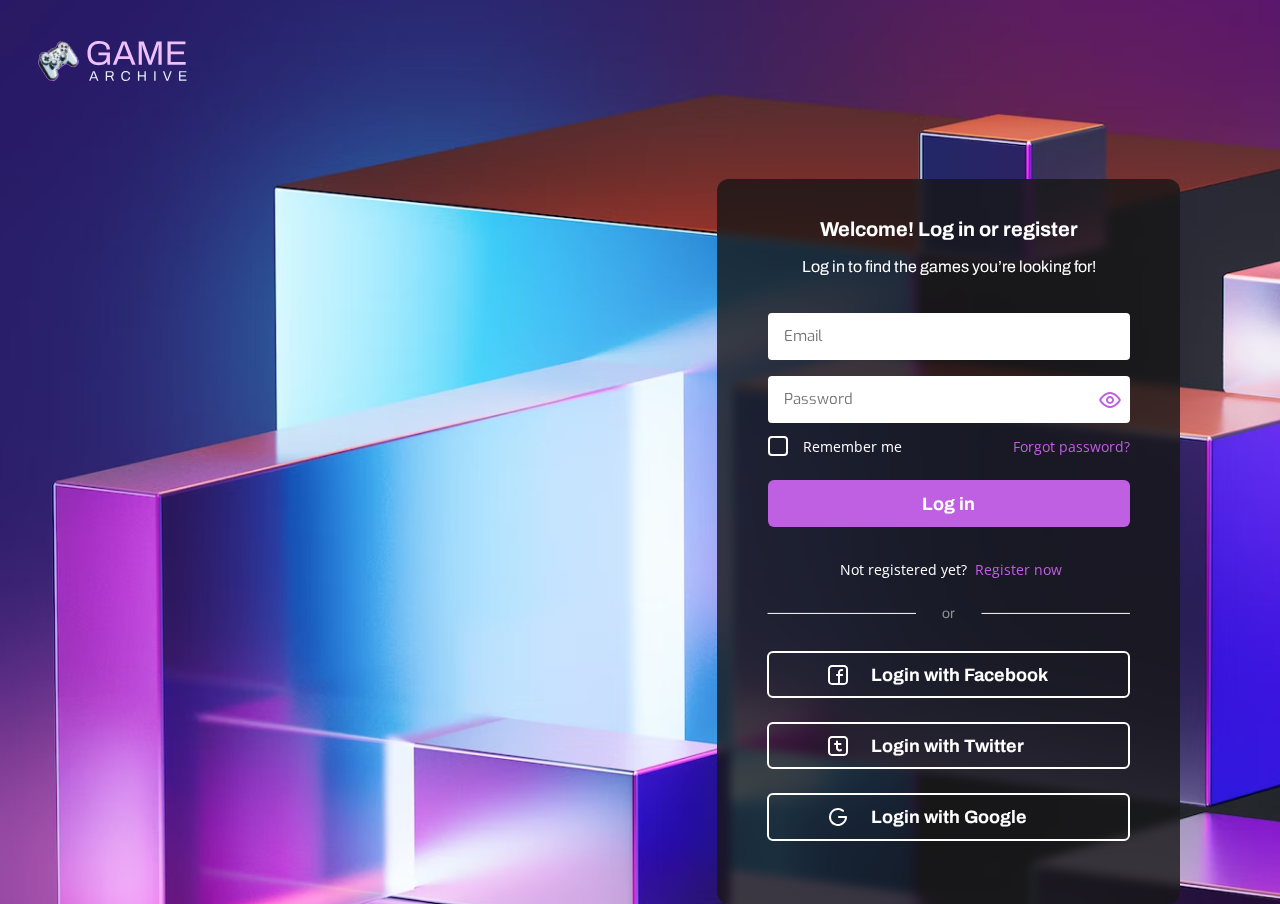
==== commit 428cad96: "feat: modal responsive, sidebar tablet and login validation styles added" ====
--- a/login.html
+++ b/login.html
@@ -21,19 +21,24 @@
         </div>
     </div>
     <div class="login-main">
-        <form class="login-form" action="">
+        <form class="login-form" action="#" novalidate>
             <h1 class="login-welcome">Welcome! Log in or register</h1>
             <p class="login-welcome-subtext">Log in to find the games you’re looking for!</p>
-            <input class="login-input email-input" type="text" placeholder="Email">
+            <div class="email-input-container">
+                <input id="email-input" class="login-input" type="email" placeholder="Email">
+                <p class="validation-error-message">Invalid email</p>
+            </div>
             <div class="password-input-container">
-                <input class="login-input password-input" type="password" placeholder="Password">
-                <button class="password-visibility-btn">
-                    <svg width="24" height="24" viewBox="0 0 24 24" fill="none" xmlns="http://www.w3.org/2000/svg">
-                        <path fill-rule="evenodd" clip-rule="evenodd"
+                <input id="password-input" class="login-input password-input" type="password" placeholder="Password">
+                <button id="password-visibility-btn" class="password-visibility-btn">
+                    <svg width="24" height="24" viewBox="0 0 24 24" fill="none"
+                        xmlns="http://www.w3.org/2000/svg">
+                        <path id="eye-icon" fill-rule="evenodd" clip-rule="evenodd"
                             d="M6.30081 15.577C4.77781 14.268 3.69081 12.773 3.17981 12C3.68981 11.227 4.77781 9.732 6.30081 8.423C7.87381 7.072 9.81581 6 11.9998 6C14.1838 6 16.1258 7.072 17.6988 8.423C19.2218 9.732 20.3088 11.227 20.8198 12C20.3098 12.773 19.2218 14.268 17.6988 15.577C16.1258 16.928 14.1838 18 11.9998 18C9.81581 18 7.87381 16.928 6.30081 15.577ZM11.9998 4C9.14781 4 6.75681 5.395 4.99781 6.906C3.23281 8.423 2.00781 10.138 1.46381 10.97C1.26284 11.2759 1.15576 11.634 1.15576 12C1.15576 12.366 1.26284 12.7241 1.46381 13.03C2.00781 13.862 3.23281 15.577 4.99781 17.094C6.75781 18.605 9.14781 20 11.9998 20C14.8518 20 17.2428 18.605 19.0018 17.094C20.7668 15.577 21.9918 13.862 22.5358 13.03C22.9468 12.402 22.9468 11.599 22.5358 10.97C21.9918 10.138 20.7668 8.423 19.0018 6.906C17.2418 5.395 14.8518 4 11.9998 4ZM9.99981 12C9.99981 11.4696 10.2105 10.9609 10.5856 10.5858C10.9607 10.2107 11.4694 10 11.9998 10C12.5302 10 13.0389 10.2107 13.414 10.5858C13.7891 10.9609 13.9998 11.4696 13.9998 12C13.9998 12.5304 13.7891 13.0391 13.414 13.4142C13.0389 13.7893 12.5302 14 11.9998 14C11.4694 14 10.9607 13.7893 10.5856 13.4142C10.2105 13.0391 9.99981 12.5304 9.99981 12ZM11.9998 8C10.9389 8 9.92153 8.42143 9.17138 9.17157C8.42124 9.92172 7.99981 10.9391 7.99981 12C7.99981 13.0609 8.42124 14.0783 9.17138 14.8284C9.92153 15.5786 10.9389 16 11.9998 16C13.0607 16 14.0781 15.5786 14.8282 14.8284C15.5784 14.0783 15.9998 13.0609 15.9998 12C15.9998 10.9391 15.5784 9.92172 14.8282 9.17157C14.0781 8.42143 13.0607 8 11.9998 8Z"
                             fill="#BF5FE1" />
                     </svg>
                 </button>
+                <p class="validation-error-message">Invalid email or password</p>
             </div>
             <div class="remember-section">
                 <div class="remember-left">
@@ -45,7 +50,7 @@
                 </div>
                 <a class="remember-link" href="#">Forgot password?</a>
             </div>
-            <button class="login-btn">Log in</button>
+            <button id="login-btn" class="login-btn" type="button">Log in</button>
             <div class="register-section">
                 <p class="register-text">Not registered yet?</p>
                 <a class="register-link" href="#">Register now</a>
@@ -88,6 +93,7 @@
             </button>
         </form>
     </div>
+    <script src="js/login.js" type="module"></script>
 </body>
 
 </html>--- a/css/login.css
+++ b/css/login.css
@@ -86,12 +86,12 @@
     height: 2.9375rem;
     flex-shrink: 0;
     border-radius: 4px;
-    color: #939393;
-    font-family: Archivo;
-    font-size: 0.875rem;
-    font-style: normal;
-    font-weight: 400;
-    line-height: 130%;
+    color: #3D3D3D;
+    font-family: Exo;
+    font-size: 0.9375rem;
+    font-style: normal;
+    font-weight: 400;
+    line-height: normal;
     padding: 0.66rem 1rem;
     border: none;
     display: flex;
@@ -99,8 +99,32 @@
     justify-content: center;
 }
 
-.email-input {
+.email-input-container {
     margin-bottom: 1rem;
+}
+
+.password-input {
+    
+}
+
+.password-input::-ms-reveal {
+    display: none;
+}
+
+.validation-error-input {
+    border-radius: 4px;
+    border: 1px solid #F00;
+}
+
+.validation-error-message {
+    color: #F00;
+    font-family: Archivo;
+    font-size: 0.875rem;
+    font-style: normal;
+    font-weight: 400;
+    line-height: 1.1375rem;
+    margin-top: 0.4rem;
+    display: none;
 }
 
 .password-input-container {
@@ -115,6 +139,10 @@
     cursor: pointer;
     right: 0.5rem;
     top: 0.75rem;
+}
+
+.eye-slashed {
+    d: path("M19.7071 5.707C19.8892 5.5184 19.99 5.2658 19.9877 5.0036C19.9854 4.7414 19.8803 4.49059 19.6949 4.30518C19.5095 4.11977 19.2587 4.0146 18.9965 4.01233C18.7343 4.01005 18.4817 4.11084 18.2931 4.293L14.0321 8.553C13.2681 8.10201 12.3758 7.9178 11.4957 8.02935C10.6156 8.14089 9.79755 8.54186 9.17023 9.16918C8.54292 9.79649 8.14195 10.6146 8.0304 11.4947C7.91886 12.3748 8.10307 13.267 8.55405 14.031L4.29305 18.293C4.19754 18.3852 4.12136 18.4956 4.06895 18.6176C4.01654 18.7396 3.98896 18.8708 3.9878 19.0036C3.98665 19.1364 4.01195 19.2681 4.06223 19.391C4.11251 19.5138 4.18676 19.6255 4.28066 19.7194C4.37455 19.8133 4.4862 19.8875 4.6091 19.9378C4.732 19.9881 4.86367 20.0134 4.99645 20.0123C5.12923 20.0111 5.26045 19.9835 5.38246 19.9311C5.50446 19.8787 5.61481 19.8025 5.70705 19.707L9.96805 15.447C10.732 15.898 11.6243 16.0822 12.5044 15.9707C13.3845 15.8591 14.2026 15.4581 14.8299 14.8308C15.4572 14.2035 15.8582 13.3854 15.9697 12.5053C16.0812 11.6252 15.897 10.733 15.4461 9.969L19.7071 5.707ZM12.5181 10.067C12.1789 9.97598 11.8217 9.97588 11.4824 10.0667C11.1432 10.1576 10.8338 10.3361 10.5855 10.5845C10.3372 10.8328 10.1586 11.1421 10.0678 11.4814C9.97694 11.8206 9.97703 12.1778 10.0681 12.517L12.5181 10.067ZM11.4821 13.932L13.9321 11.482C14.0231 11.8212 14.0232 12.1784 13.9323 12.5176C13.8415 12.8569 13.6629 13.1662 13.4146 13.4145C13.1663 13.6629 12.8569 13.8414 12.5177 13.9323C12.1784 14.0231 11.8212 14.023 11.4821 13.932ZM15.7651 4.821C14.6301 4.32 13.3671 4 12.0001 4C9.14805 4 6.75705 5.395 4.99805 6.906C3.23305 8.423 2.00805 10.138 1.46405 10.97C1.26309 11.2759 1.15601 11.634 1.15601 12C1.15601 12.366 1.26309 12.7241 1.46405 13.03C2.25829 14.2394 3.17952 15.3604 4.21205 16.374L5.62605 14.96C4.70926 14.0618 3.88942 13.0696 3.18005 12C3.69005 11.227 4.77805 9.732 6.30105 8.423C7.87405 7.072 9.81605 6 12.0001 6C12.7549 6.00286 13.5044 6.12677 14.2201 6.367L15.7651 4.821ZM12.0001 18C11.2452 17.9971 10.4957 17.8732 9.78005 17.633L8.23605 19.18C9.37205 19.68 10.6341 20.001 12.0011 20.001C14.8531 20.001 17.2441 18.606 19.0031 17.095C20.7681 15.578 21.9931 13.863 22.5371 13.031C22.9481 12.403 22.9481 11.6 22.5371 10.971C21.7428 9.7616 20.8216 8.64057 19.7891 7.627L18.3741 9.04C19.2909 9.93822 20.1107 10.9303 20.8201 12C20.3101 12.773 19.2221 14.268 17.6991 15.577C16.1261 16.928 14.1841 18 12.0001 18Z")
 }
 
 .remember-section {
